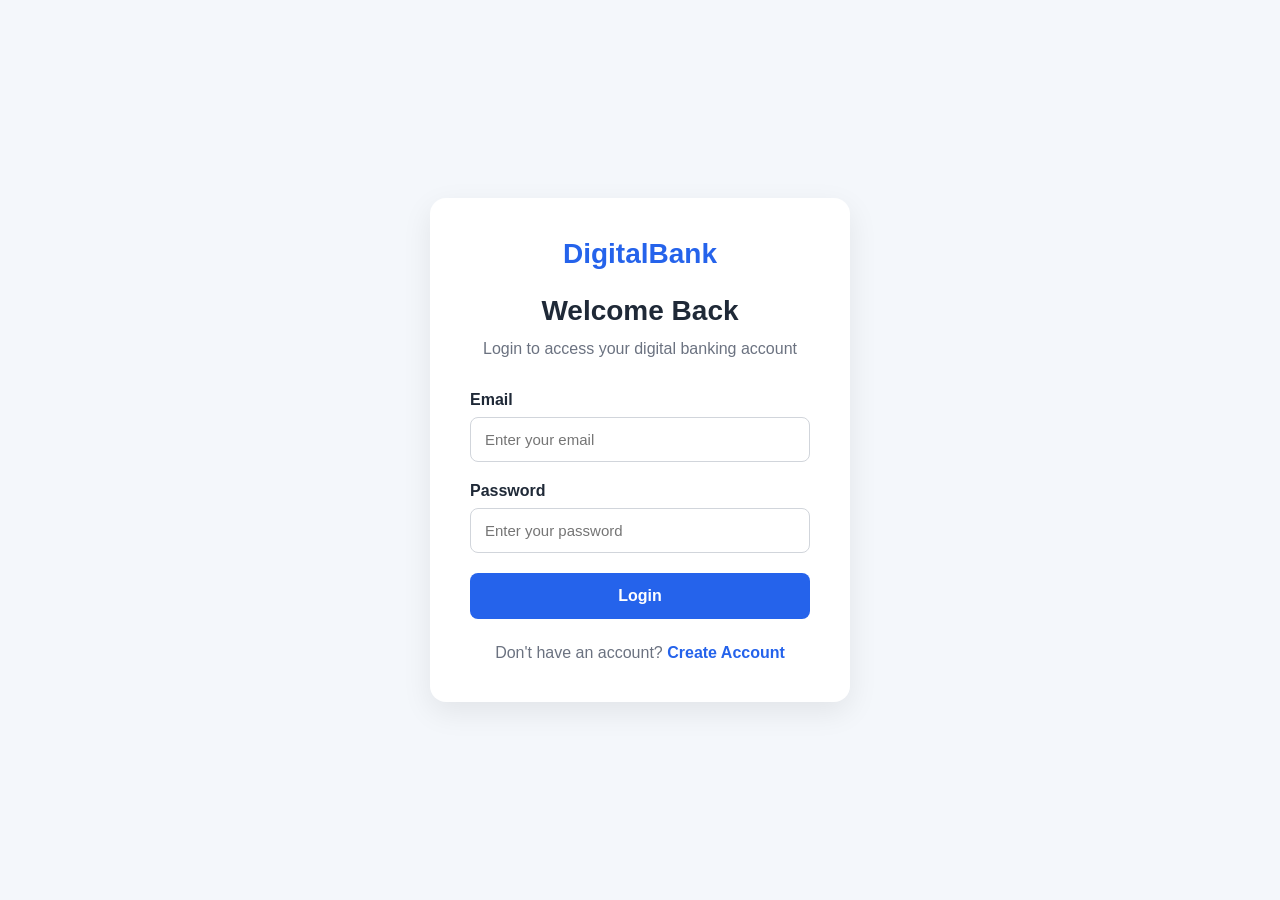
==== frontend/index.html @ 41124b9a "Complete DigitalBank dashboard and banking platform" ====
<!DOCTYPE html>
<html lang="en">
<head>
    <meta charset="UTF-8">
    <meta name="viewport" content="width=device-width, initial-scale=1.0">

    <title>DigitalBank - Login</title>

    <link rel="stylesheet" href="css/style.css">
</head>

<body>

    <div class="auth-container">

        <div class="auth-card">

            <div class="logo">
                DigitalBank
            </div>

            <h1>Welcome Back</h1>

            <p class="subtitle">
                Login to access your digital banking account
            </p>

            <form id="loginForm">

                <div class="form-group">
                    <label for="email">Email</label>

                    <input
                        type="email"
                        id="email"
                        placeholder="Enter your email"
                        required
                    >
                </div>

                <div class="form-group">
                    <label for="password">Password</label>

                    <input
                        type="password"
                        id="password"
                        placeholder="Enter your password"
                        required
                    >
                </div>

                <button type="submit" class="primary-btn">
                    Login
                </button>

            </form>

            <p id="message"></p>

            <p class="switch-page">
                Don't have an account?
                <a href="register.html">Create Account</a>
            </p>

        </div>

    </div>

    <script src="js/auth.js"></script>

</body>
</html>
---- frontend/css/style.css ----
/* =========================================
   GLOBAL
========================================= */

* {
    margin: 0;
    padding: 0;
    box-sizing: border-box;
}

body {
    font-family: Arial, Helvetica, sans-serif;
    background: #f4f7fb;
    color: #1f2937;
}


/* =========================================
   LOGIN / REGISTER
========================================= */

.auth-container {
    min-height: 100vh;
    display: flex;
    justify-content: center;
    align-items: center;
    padding: 20px;
}

.auth-card {
    width: 100%;
    max-width: 420px;
    background: #ffffff;
    padding: 40px;
    border-radius: 16px;
    box-shadow: 0 10px 30px rgba(0, 0, 0, 0.08);
}

.logo {
    text-align: center;
    font-size: 28px;
    font-weight: bold;
    margin-bottom: 25px;
    color: #2563eb;
}

.auth-card h1 {
    text-align: center;
    margin-bottom: 10px;
    font-size: 28px;
}

.subtitle {
    text-align: center;
    color: #6b7280;
    margin-bottom: 30px;
    line-height: 1.5;
}

.form-group {
    margin-bottom: 20px;
}

.form-group label {
    display: block;
    margin-bottom: 8px;
    font-weight: 600;
}

.form-group input {
    width: 100%;
    padding: 13px 14px;
    border: 1px solid #d1d5db;
    border-radius: 8px;
    font-size: 15px;
    outline: none;
    transition: border 0.2s;
}

.form-group input:focus {
    border-color: #2563eb;
}

.primary-btn {
    width: 100%;
    padding: 14px;
    border: none;
    border-radius: 8px;
    background: #2563eb;
    color: white;
    font-size: 16px;
    font-weight: 600;
    cursor: pointer;
    transition: background 0.2s;
}

.primary-btn:hover {
    background: #1d4ed8;
}

#message {
    text-align: center;
    margin-top: 18px;
    font-size: 14px;
}

.switch-page {
    text-align: center;
    margin-top: 25px;
    color: #6b7280;
}

.switch-page a {
    color: #2563eb;
    text-decoration: none;
    font-weight: 600;
}

.switch-page a:hover {
    text-decoration: underline;
}


/* =========================================
   DASHBOARD NAVBAR
========================================= */

.navbar {
    background: #ffffff;
    padding: 18px 40px;
    display: flex;
    justify-content: space-between;
    align-items: center;
    box-shadow: 0 2px 10px rgba(0, 0, 0, 0.06);
}

.nav-logo {
    font-size: 24px;
    font-weight: bold;
    color: #2563eb;
}

.logout-btn {
    border: none;
    background: #ef4444;
    color: white;
    padding: 10px 18px;
    border-radius: 8px;
    font-size: 14px;
    font-weight: 600;
    cursor: pointer;
}

.logout-btn:hover {
    background: #dc2626;
}


/* =========================================
   DASHBOARD
========================================= */

.dashboard {
    max-width: 1200px;
    margin: 0 auto;
    padding: 40px 20px;
}

.welcome-section {
    margin-bottom: 30px;
}

.welcome-section h1 {
    font-size: 30px;
    margin-bottom: 8px;
}

.welcome-section p {
    color: #6b7280;
}


/* =========================================
   SUMMARY CARDS
========================================= */

.summary-grid {
    display: grid;
    grid-template-columns: repeat(4, 1fr);
    gap: 20px;
    margin-bottom: 25px;
}

.summary-card {
    background: #ffffff;
    padding: 24px;
    border-radius: 14px;
    box-shadow: 0 6px 20px rgba(0, 0, 0, 0.06);
    transition: transform 0.2s, box-shadow 0.2s;
}

.summary-card:hover {
    transform: translateY(-3px);
    box-shadow: 0 10px 25px rgba(0, 0, 0, 0.09);
}

.summary-card p {
    color: #6b7280;
    font-size: 14px;
    margin-bottom: 10px;
}

.summary-card h2 {
    font-size: 25px;
    color: #111827;
}


/* =========================================
   ACCOUNT CARD
========================================= */

.account-card {
    background: #ffffff;
    padding: 25px;
    border-radius: 14px;
    display: flex;
    justify-content: space-between;
    gap: 30px;
    margin-bottom: 30px;
    box-shadow: 0 6px 20px rgba(0, 0, 0, 0.06);
}

.card-label {
    color: #6b7280;
    font-size: 13px;
    margin-bottom: 8px;
}

.account-card h2 {
    font-size: 20px;
}


/* =========================================
   QUICK ACTIONS
========================================= */

.actions {
    margin-bottom: 35px;
}

.actions h2 {
    margin-bottom: 18px;
}

.action-grid {
    display: grid;
    grid-template-columns: repeat(4, 1fr);
    gap: 15px;
}

.action-btn {
    padding: 18px;
    border: none;
    border-radius: 12px;
    background: #ffffff;
    color: #2563eb;
    font-size: 16px;
    font-weight: 600;
    cursor: pointer;
    box-shadow: 0 5px 15px rgba(0, 0, 0, 0.06);
    transition: transform 0.2s, box-shadow 0.2s;
}

.action-btn:hover {
    transform: translateY(-2px);
    box-shadow: 0 8px 20px rgba(0, 0, 0, 0.10);
}


/* =========================================
   TRANSACTIONS
========================================= */

.transactions-section {
    background: #ffffff;
    padding: 25px;
    border-radius: 14px;
    box-shadow: 0 6px 20px rgba(0, 0, 0, 0.06);
}

.section-header {
    display: flex;
    justify-content: space-between;
    align-items: center;
    margin-bottom: 20px;
}

.section-header h2 {
    font-size: 22px;
}

.refresh-btn {
    border: none;
    background: #2563eb;
    color: white;
    padding: 9px 16px;
    border-radius: 7px;
    cursor: pointer;
    font-weight: 600;
}

.refresh-btn:hover {
    background: #1d4ed8;
}

.transaction-row {
    display: flex;
    justify-content: space-between;
    align-items: center;
    padding: 18px 0;
    border-bottom: 1px solid #e5e7eb;
}

.transaction-row:last-child {
    border-bottom: none;
}

.transaction-row h3 {
    font-size: 16px;
    margin-bottom: 6px;
}

.transaction-row p {
    color: #6b7280;
    font-size: 13px;
    margin-top: 4px;
}

.transaction-row strong {
    font-size: 17px;
}

.loading {
    color: #6b7280;
    text-align: center;
    padding: 20px;
}


/* =========================================
   TRANSACTION MODAL
========================================= */

.modal {
    display: none;
    position: fixed;
    top: 0;
    left: 0;
    width: 100%;
    height: 100%;
    background: rgba(0, 0, 0, 0.45);
    justify-content: center;
    align-items: center;
    z-index: 1000;
    padding: 20px;
}

.modal.show {
    display: flex;
}

.modal-content {
    width: 100%;
    max-width: 430px;
    background: #ffffff;
    border-radius: 16px;
    padding: 30px;
    box-shadow: 0 15px 40px rgba(0, 0, 0, 0.20);
    animation: modalAppear 0.2s ease;
}

@keyframes modalAppear {
    from {
        opacity: 0;
        transform: translateY(-15px);
    }

    to {
        opacity: 1;
        transform: translateY(0);
    }
}

.modal-header {
    display: flex;
    justify-content: space-between;
    align-items: center;
    margin-bottom: 25px;
}

.modal-header h2 {
    font-size: 22px;
    color: #111827;
}

.close-btn {
    width: 34px;
    height: 34px;
    border: none;
    border-radius: 50%;
    background: #f3f4f6;
    color: #374151;
    font-size: 22px;
    cursor: pointer;
}

.close-btn:hover {
    background: #e5e7eb;
}

.modal-content .form-group {
    margin-bottom: 15px;
}

.modal-content input {
    width: 100%;
    padding: 13px 14px;
    border: 1px solid #d1d5db;
    border-radius: 8px;
    font-size: 16px;
    outline: none;
}

.modal-content input:focus {
    border-color: #2563eb;
}

.transaction-message {
    min-height: 20px;
    margin: 10px 0;
    font-size: 14px;
    text-align: center;
}

.modal-actions {
    display: flex;
    gap: 12px;
    margin-top: 20px;
}

.modal-actions button {
    flex: 1;
}

.cancel-btn {
    padding: 13px;
    border: none;
    border-radius: 8px;
    background: #e5e7eb;
    color: #374151;
    font-size: 15px;
    font-weight: 600;
    cursor: pointer;
}

.cancel-btn:hover {
    background: #d1d5db;
}


/* =========================================
   TRANSACTION SEARCH & FILTER
========================================= */

.transaction-controls {
    display: flex;
    gap: 12px;
    margin-bottom: 20px;
}

.transaction-search {
    flex: 1;
    padding: 12px 14px;
    border: 1px solid #d1d5db;
    border-radius: 8px;
    font-size: 14px;
    outline: none;
}

.transaction-search:focus {
    border-color: #2563eb;
}

.transaction-filter {
    padding: 12px 14px;
    border: 1px solid #d1d5db;
    border-radius: 8px;
    background: #ffffff;
    font-size: 14px;
    cursor: pointer;
    outline: none;
}

.transaction-filter:focus {
    border-color: #2563eb;
}


/* =========================================
   TRANSACTION ANALYTICS
========================================= */

.analytics-section {
    margin-top: 40px;
    margin-bottom: 40px;
}

.analytics-section > h2 {
    margin-bottom: 5px;
}

.analytics-subtitle {
    margin-top: 6px;
    color: #64748b;
    font-size: 15px;
}


/* =========================================
   ANALYTICS CARDS
========================================= */

.analytics-grid {
    display: grid;
    grid-template-columns: repeat(4, 1fr);
    gap: 22px;
    margin-top: 22px;
}

.analytics-card {
    background: #ffffff;
    border-radius: 16px;
    padding: 24px;
    box-shadow: 0 8px 25px rgba(15, 23, 42, 0.07);
    border: 1px solid #eef2f7;
    transition: transform 0.2s ease, box-shadow 0.2s ease;
}

.analytics-card:hover {
    transform: translateY(-3px);
    box-shadow: 0 12px 30px rgba(15, 23, 42, 0.10);
}

.analytics-card p {
    margin: 0 0 10px 0;
    color: #64748b;
    font-size: 15px;
}

.analytics-card h2 {
    margin: 0;
    font-size: 28px;
    color: #0f172a;
}

.analytics-card span {
    display: block;
    margin-top: 8px;
    color: #94a3b8;
    font-size: 13px;
}


/* =========================================
   ANALYTICS PANELS
========================================= */

.analytics-panels {
    display: grid;
    grid-template-columns: 1fr 1fr;
    gap: 22px;
    margin-top: 22px;
}

.analytics-panel {
    background: #ffffff;
    border-radius: 16px;
    padding: 25px;
    box-shadow: 0 8px 25px rgba(15, 23, 42, 0.07);
    border: 1px solid #eef2f7;
}

.analytics-panel h3 {
    margin-top: 0;
    margin-bottom: 22px;
    font-size: 19px;
    color: #0f172a;
}


/* =========================================
   BREAKDOWN
========================================= */

.breakdown-item {
    margin-bottom: 22px;
}

.breakdown-item:last-child {
    margin-bottom: 0;
}

.breakdown-label {
    display: flex;
    justify-content: space-between;
    align-items: center;
    margin-bottom: 8px;
    color: #334155;
    font-size: 14px;
}

.breakdown-label strong {
    color: #0f172a;
    font-size: 14px;
}


/* =========================================
   PROGRESS BAR
========================================= */

.progress-bar {
    width: 100%;
    height: 9px;
    background: #e2e8f0;
    border-radius: 20px;
    overflow: hidden;
}

.progress-fill {
    height: 100%;
    width: 0%;
    border-radius: 20px;
    background: #2563eb;
    transition: width 0.5s ease;
}


/* =========================================
   FINANCIAL SUMMARY
========================================= */

.financial-row {
    display: flex;
    justify-content: space-between;
    align-items: center;
    padding: 16px 0;
    border-bottom: 1px solid #eef2f7;
    color: #64748b;
    font-size: 15px;
}

.financial-row:last-child {
    border-bottom: none;
}

.financial-row strong {
    color: #0f172a;
    font-size: 17px;
}


/* =========================================
   STEP 3
   TRANSACTION VISUALIZATION
========================================= */

.visualization-section {
    margin-top: 40px;
    margin-bottom: 40px;
}

.visualization-grid {
    display: grid;
    grid-template-columns: 1fr 1fr;
    gap: 22px;
    margin-top: 22px;
}


/* =========================================
   VISUAL CARD
========================================= */

.visual-card {
    background: #ffffff;
    border-radius: 16px;
    padding: 26px;
    border: 1px solid #eef2f7;
    box-shadow: 0 8px 25px rgba(15, 23, 42, 0.07);
}

.visual-card h3 {
    margin: 0;
    font-size: 19px;
    color: #0f172a;
}

.chart-description {
    margin: 7px 0 25px 0;
    color: #64748b;
    font-size: 14px;
}


/* =========================================
   BAR CHART
========================================= */

.bar-chart {
    display: flex;
    flex-direction: column;
    gap: 24px;
}

.chart-row {
    width: 100%;
}

.chart-label {
    display: flex;
    justify-content: space-between;
    align-items: center;
    margin-bottom: 8px;
    color: #334155;
    font-size: 14px;
}

.chart-label strong {
    color: #0f172a;
}

.chart-track {
    width: 100%;
    height: 12px;
    background: #e2e8f0;
    border-radius: 20px;
    overflow: hidden;
}

.chart-bar {
    height: 100%;
    width: 0%;
    border-radius: 20px;
    background: #2563eb;
    transition: width 0.6s ease;
}


/* =========================================
   MONEY FLOW
========================================= */

.money-flow {
    display: flex;
    flex-direction: column;
    gap: 18px;
}

.flow-item {
    display: flex;
    align-items: center;
    gap: 15px;
    padding: 16px;
    border-radius: 12px;
    background: #f8fafc;
}

.flow-icon {
    width: 42px;
    height: 42px;
    border-radius: 50%;
    display: flex;
    align-items: center;
    justify-content: center;
    font-size: 22px;
    font-weight: bold;
    background: #e2e8f0;
    color: #2563eb;
}

.flow-details {
    display: flex;
    flex-direction: column;
    gap: 4px;
}

.flow-details span {
    color: #64748b;
    font-size: 14px;
}

.flow-details strong {
    color: #0f172a;
    font-size: 20px;
}


/* =========================================
   NET FLOW
========================================= */

.flow-net {
    margin-top: 4px;
    padding-top: 20px;
    border-top: 1px solid #e2e8f0;
    display: flex;
    justify-content: space-between;
    align-items: center;
}

.flow-net span {
    color: #64748b;
    font-size: 15px;
}

.flow-net strong {
    color: #0f172a;
    font-size: 21px;
}


/* =========================================
   STEP 4
   FINANCIAL HEALTH
========================================= */

.financial-health-section {
    margin-top: 35px;
    margin-bottom: 40px;
}

.financial-health-section h2 {
    margin-bottom: 6px;
}

.health-grid {
    display: grid;
    grid-template-columns: 1.3fr 1fr;
    gap: 22px;
    margin-top: 20px;
}

.health-score-card,
.health-metrics-card {
    background: #ffffff;
    border-radius: 18px;
    padding: 28px;
    box-shadow: 0 10px 30px rgba(15, 23, 42, 0.08);
}

.health-score-header {
    display: flex;
    align-items: center;
    justify-content: space-between;
    gap: 20px;
}

.health-label {
    color: #64748b;
    font-size: 15px;
    margin-bottom: 8px;
}

.health-score-card h2 {
    font-size: 48px;
    margin: 0;
    color: #1d4ed8;
}

#financialHealthStatus {
    display: inline-block;
    margin-top: 8px;
    padding: 6px 12px;
    border-radius: 20px;
    background: #eff6ff;
    color: #1d4ed8;
    font-weight: 600;
}

.health-message {
    margin-top: 22px;
    color: #64748b;
    line-height: 1.6;
}


/* =========================================
   SCORE CIRCLE
========================================= */

.score-circle {
    width: 120px;
    height: 120px;
    border-radius: 50%;
    display: flex;
    align-items: center;
    justify-content: center;
    background: #e2e8f0;
}

.score-circle-progress {
    --score: 0deg;

    width: 105px;
    height: 105px;
    border-radius: 50%;

    display: flex;
    align-items: center;
    justify-content: center;

    background: conic-gradient(
        #2563eb var(--score),
        #e2e8f0 var(--score)
    );

    position: relative;
}

.score-circle-progress::before {
    content: "";
    position: absolute;

    width: 82px;
    height: 82px;

    background: #ffffff;
    border-radius: 50%;
}

#scoreCircleValue {
    position: relative;
    z-index: 1;
    font-size: 25px;
    font-weight: 700;
    color: #0f172a;
}


/* =========================================
   HEALTH METRICS
========================================= */

.health-metrics-card h3 {
    margin-top: 0;
    margin-bottom: 24px;
}

.health-metric {
    margin-bottom: 20px;
}

.health-metric:last-child {
    margin-bottom: 0;
}

.health-metric-top {
    display: flex;
    justify-content: space-between;
    align-items: center;
    margin-bottom: 8px;
}

.health-metric-top span {
    color: #475569;
}

.health-metric-top strong {
    color: #0f172a;
}

.health-progress {
    width: 100%;
    height: 9px;
    background: #e2e8f0;
    border-radius: 10px;
    overflow: hidden;
}

.health-progress-fill {
    height: 100%;
    width: 0%;
    background: #2563eb;
    border-radius: 10px;
    transition: width 0.6s ease;
}


/* =========================================
   FINANCIAL INSIGHT
========================================= */

.financial-insight-card {
    margin-top: 22px;
    display: flex;
    align-items: center;
    gap: 18px;
    background: #ffffff;
    padding: 22px 26px;
    border-radius: 18px;
    box-shadow: 0 10px 30px rgba(15, 23, 42, 0.08);
}

.insight-icon {
    width: 50px;
    height: 50px;
    flex-shrink: 0;

    display: flex;
    align-items: center;
    justify-content: center;

    border-radius: 14px;
    background: #eff6ff;
    font-size: 24px;
}

.financial-insight-card h3 {
    margin: 0 0 5px 0;
}

.financial-insight-card p {
    margin: 0;
    color: #64748b;
    line-height: 1.5;
}


/* =========================================
   STEP 5
   DASHBOARD VISUAL ENHANCEMENTS
========================================= */

.dashboard-header-card {
    background: linear-gradient(
        135deg,
        #2563eb,
        #1d4ed8
    );

    color: #ffffff;
    padding: 30px;
    border-radius: 18px;
    margin-bottom: 30px;

    box-shadow: 0 12px 30px rgba(37, 99, 235, 0.20);
}

.dashboard-header-card h1 {
    margin-bottom: 8px;
    font-size: 30px;
}

.dashboard-header-card p {
    opacity: 0.9;
    line-height: 1.5;
}


/* =========================================
   STEP 5 - CARD ICONS
========================================= */

.card-icon {
    width: 45px;
    height: 45px;
    border-radius: 12px;

    display: flex;
    align-items: center;
    justify-content: center;

    background: #eff6ff;
    color: #2563eb;

    font-size: 21px;
    margin-bottom: 15px;
}


/* =========================================
   STEP 5 - STATUS BADGES
========================================= */

.status-badge {
    display: inline-flex;
    align-items: center;
    justify-content: center;

    padding: 5px 10px;
    border-radius: 20px;

    font-size: 12px;
    font-weight: 700;
}

.status-success {
    background: #dcfce7;
    color: #166534;
}

.status-pending {
    background: #fef3c7;
    color: #92400e;
}

.status-failed {
    background: #fee2e2;
    color: #991b1b;
}


/* =========================================
   STEP 5 - TRANSACTION COLORS
========================================= */

.transaction-positive {
    color: #16a34a !important;
}

.transaction-negative {
    color: #dc2626 !important;
}

.transaction-neutral {
    color: #2563eb !important;
}


/* =========================================
   STEP 5 - EMPTY STATE
========================================= */

.empty-state {
    text-align: center;
    padding: 35px 20px;
    color: #64748b;
}

.empty-state-icon {
    font-size: 42px;
    margin-bottom: 12px;
}

.empty-state h3 {
    margin-bottom: 7px;
    color: #334155;
}

.empty-state p {
    font-size: 14px;
}


/* =========================================
   STEP 5 - DASHBOARD FOOTER
========================================= */

.dashboard-footer {
    margin-top: 40px;
    padding: 25px;
    text-align: center;
    color: #64748b;
    font-size: 13px;
}


/* =========================================
   RESPONSIVE DESIGN
========================================= */

@media (max-width: 1000px) {

    .summary-grid {
        grid-template-columns: repeat(2, 1fr);
    }

    .action-grid {
        grid-template-columns: repeat(2, 1fr);
    }

    .analytics-grid {
        grid-template-columns: repeat(2, 1fr);
    }

    .analytics-panels {
        grid-template-columns: 1fr;
    }

    .visualization-grid {
        grid-template-columns: 1fr;
    }

    .health-grid {
        grid-template-columns: 1fr;
    }
}


@media (max-width: 600px) {

    .navbar {
        padding: 15px 20px;
    }

    .dashboard {
        padding: 25px 15px;
    }

    .welcome-section h1 {
        font-size: 24px;
    }

    .summary-grid {
        grid-template-columns: 1fr;
    }

    .action-grid {
        grid-template-columns: 1fr;
    }

    .analytics-grid {
        grid-template-columns: 1fr;
    }

    .account-card {
        flex-direction: column;
    }

    .transaction-row {
        flex-direction: column;
        align-items: flex-start;
        gap: 10px;
    }

    .transactions-section {
        padding: 20px 15px;
    }

    .section-header {
        gap: 10px;
        flex-wrap: wrap;
    }

    .transaction-controls {
        flex-direction: column;
    }

    .transaction-search,
    .transaction-filter {
        width: 100%;
    }

    .analytics-card {
        padding: 20px;
    }

    .analytics-panel {
        padding: 20px;
    }

    .visual-card {
        padding: 20px;
    }

    .flow-item {
        padding: 14px;
    }

    .health-score-header {
        flex-direction: column;
        align-items: flex-start;
    }

    .score-circle {
        align-self: center;
    }

    .financial-insight-card {
        align-items: flex-start;
        flex-direction: column;
    }

    .dashboard-header-card {
        padding: 24px;
    }

    .dashboard-header-card h1 {
        font-size: 24px;
    }
}
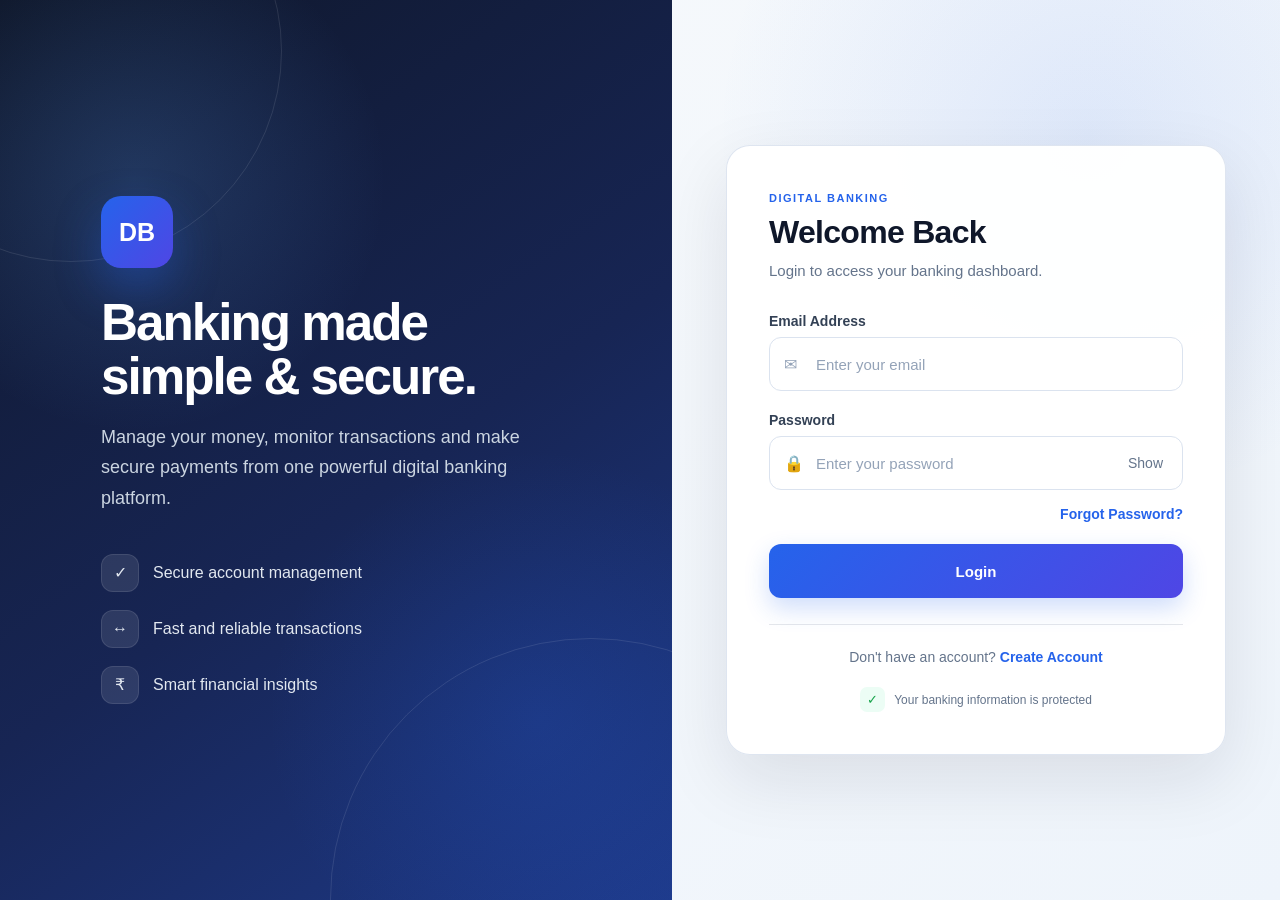
==== commit bde52e6b: "Fix transfer functionality and finalize dashboard" ====
--- a/frontend/index.html
+++ b/frontend/index.html
@@ -3,70 +3,955 @@
 <head>
     <meta charset="UTF-8">
     <meta name="viewport" content="width=device-width, initial-scale=1.0">
-
-    <title>DigitalBank - Login</title>
-
-    <link rel="stylesheet" href="css/style.css">
+    <meta name="description" content="DigitalBank secure digital banking platform">
+    <title>DigitalBank — Login</title>
+
+    <style>
+        * {
+            box-sizing: border-box;
+            margin: 0;
+            padding: 0;
+        }
+
+        :root {
+            --primary: #2563eb;
+            --primary-dark: #1d4ed8;
+            --text: #0f172a;
+            --muted: #64748b;
+            --border: #dbe3ef;
+            --background: #f4f7fb;
+            --white: #ffffff;
+            --danger: #dc2626;
+            --success: #16a34a;
+        }
+
+        body {
+            min-height: 100vh;
+            font-family: Inter, -apple-system, BlinkMacSystemFont, "Segoe UI",
+                Roboto, Arial, sans-serif;
+            background:
+                radial-gradient(circle at 85% 15%, rgba(37, 99, 235, 0.10), transparent 28%),
+                linear-gradient(135deg, #f8fafc 0%, #eef4fb 100%);
+            color: var(--text);
+        }
+
+        .login-page {
+            min-height: 100vh;
+            display: grid;
+            grid-template-columns: 1.05fr 0.95fr;
+        }
+
+        /* =====================================================
+           LEFT PANEL
+        ===================================================== */
+
+        .login-brand-panel {
+            position: relative;
+            overflow: hidden;
+            display: flex;
+            align-items: center;
+            justify-content: center;
+            padding: 60px;
+            background:
+                radial-gradient(circle at 20% 20%, rgba(96, 165, 250, 0.20), transparent 28%),
+                radial-gradient(circle at 80% 80%, rgba(37, 99, 235, 0.18), transparent 30%),
+                linear-gradient(145deg, #0f172a, #172554 55%, #1e3a8a);
+            color: white;
+        }
+
+        .login-brand-panel::before,
+        .login-brand-panel::after {
+            content: "";
+            position: absolute;
+            border-radius: 50%;
+            border: 1px solid rgba(255,255,255,0.10);
+        }
+
+        .login-brand-panel::before {
+            width: 420px;
+            height: 420px;
+            top: -160px;
+            left: -140px;
+        }
+
+        .login-brand-panel::after {
+            width: 520px;
+            height: 520px;
+            bottom: -260px;
+            right: -180px;
+        }
+
+        .brand-content {
+            position: relative;
+            z-index: 2;
+            max-width: 560px;
+        }
+
+        .brand-logo-large {
+            width: 72px;
+            height: 72px;
+            display: flex;
+            align-items: center;
+            justify-content: center;
+            border-radius: 20px;
+            margin-bottom: 28px;
+            background: linear-gradient(135deg, #2563eb, #4f46e5);
+            box-shadow: 0 20px 45px rgba(37, 99, 235, 0.35);
+            font-size: 25px;
+            font-weight: 800;
+        }
+
+        .brand-content h1 {
+            font-size: clamp(38px, 4vw, 60px);
+            line-height: 1.05;
+            letter-spacing: -2px;
+            margin-bottom: 18px;
+        }
+
+        .brand-content > p {
+            max-width: 470px;
+            color: #cbd5e1;
+            font-size: 18px;
+            line-height: 1.7;
+        }
+
+        .feature-list {
+            margin-top: 40px;
+            display: grid;
+            gap: 18px;
+        }
+
+        .feature-item {
+            display: flex;
+            align-items: center;
+            gap: 14px;
+            color: #e2e8f0;
+        }
+
+        .feature-icon {
+            width: 38px;
+            height: 38px;
+            display: flex;
+            align-items: center;
+            justify-content: center;
+            flex-shrink: 0;
+            border-radius: 12px;
+            background: rgba(255,255,255,0.10);
+            border: 1px solid rgba(255,255,255,0.10);
+        }
+
+        /* =====================================================
+           RIGHT PANEL
+        ===================================================== */
+
+        .login-form-panel {
+            display: flex;
+            align-items: center;
+            justify-content: center;
+            padding: 40px;
+        }
+
+        .login-card {
+            width: 100%;
+            max-width: 500px;
+            padding: 42px;
+            background: rgba(255,255,255,0.96);
+            border: 1px solid rgba(219,227,239,0.9);
+            border-radius: 24px;
+            box-shadow: 0 25px 70px rgba(15, 23, 42, 0.10);
+        }
+
+        .mobile-brand {
+            display: none;
+        }
+
+        .login-header {
+            margin-bottom: 30px;
+        }
+
+        .section-label {
+            display: inline-block;
+            margin-bottom: 10px;
+            color: var(--primary);
+            font-size: 11px;
+            font-weight: 800;
+            letter-spacing: 1.5px;
+        }
+
+        .login-header h2 {
+            font-size: 32px;
+            line-height: 1.15;
+            margin-bottom: 9px;
+            letter-spacing: -0.7px;
+        }
+
+        .login-header p {
+            color: var(--muted);
+            font-size: 15px;
+            line-height: 1.6;
+        }
+
+        /* =====================================================
+           FORM
+        ===================================================== */
+
+        .form-group {
+            margin-bottom: 21px;
+        }
+
+        .form-group label {
+            display: block;
+            margin-bottom: 8px;
+            color: #334155;
+            font-size: 14px;
+            font-weight: 700;
+        }
+
+        .input-wrapper {
+            position: relative;
+        }
+
+        .input-icon {
+            position: absolute;
+            left: 15px;
+            top: 50%;
+            transform: translateY(-50%);
+            color: #94a3b8;
+            font-size: 16px;
+            pointer-events: none;
+        }
+
+        .form-input {
+            width: 100%;
+            height: 54px;
+            padding: 0 46px;
+            border: 1px solid var(--border);
+            border-radius: 12px;
+            outline: none;
+            background: #fff;
+            color: var(--text);
+            font-size: 15px;
+            transition: 0.2s ease;
+        }
+
+        .form-input::placeholder {
+            color: #94a3b8;
+        }
+
+        .form-input:focus {
+            border-color: var(--primary);
+            box-shadow: 0 0 0 4px rgba(37,99,235,0.10);
+        }
+
+        .password-toggle {
+            position: absolute;
+            right: 13px;
+            top: 50%;
+            transform: translateY(-50%);
+            border: 0;
+            background: transparent;
+            color: #64748b;
+            cursor: pointer;
+            font-size: 14px;
+            padding: 7px;
+        }
+
+        .password-toggle:hover {
+            color: var(--primary);
+        }
+
+        .form-row {
+            display: flex;
+            justify-content: flex-end;
+            margin-top: -5px;
+            margin-bottom: 22px;
+        }
+
+        .forgot-link {
+            color: var(--primary);
+            text-decoration: none;
+            font-size: 14px;
+            font-weight: 600;
+        }
+
+        .forgot-link:hover {
+            text-decoration: underline;
+        }
+
+        /* =====================================================
+           BUTTON
+        ===================================================== */
+
+        .login-btn {
+            width: 100%;
+            height: 54px;
+            border: 0;
+            border-radius: 12px;
+            background: linear-gradient(135deg, var(--primary), #4f46e5);
+            color: white;
+            font-size: 15px;
+            font-weight: 700;
+            cursor: pointer;
+            box-shadow: 0 10px 25px rgba(37,99,235,0.22);
+            transition: 0.2s ease;
+        }
+
+        .login-btn:hover {
+            transform: translateY(-1px);
+            background: linear-gradient(135deg, var(--primary-dark), #4338ca);
+            box-shadow: 0 14px 30px rgba(37,99,235,0.28);
+        }
+
+        .login-btn:disabled {
+            cursor: not-allowed;
+            opacity: 0.65;
+            transform: none;
+        }
+
+        /* =====================================================
+           MESSAGE
+        ===================================================== */
+
+        .login-message {
+            display: none;
+            margin-top: 16px;
+            padding: 12px 14px;
+            border-radius: 10px;
+            font-size: 13px;
+            line-height: 1.5;
+        }
+
+        .login-message.error {
+            display: block;
+            color: #991b1b;
+            background: #fef2f2;
+            border: 1px solid #fecaca;
+        }
+
+        .login-message.success {
+            display: block;
+            color: #166534;
+            background: #f0fdf4;
+            border: 1px solid #bbf7d0;
+        }
+
+        /* =====================================================
+           CREATE ACCOUNT
+        ===================================================== */
+
+        .create-account {
+            margin-top: 26px;
+            padding-top: 24px;
+            border-top: 1px solid #e5e7eb;
+            text-align: center;
+            color: var(--muted);
+            font-size: 14px;
+        }
+
+        .create-account a {
+            color: var(--primary);
+            text-decoration: none;
+            font-weight: 700;
+        }
+
+        .create-account a:hover {
+            text-decoration: underline;
+        }
+
+        /* =====================================================
+           SECURITY
+        ===================================================== */
+
+        .security-note {
+            display: flex;
+            align-items: center;
+            justify-content: center;
+            gap: 9px;
+            margin-top: 22px;
+            color: #64748b;
+            font-size: 12px;
+        }
+
+        .security-icon {
+            width: 25px;
+            height: 25px;
+            display: flex;
+            align-items: center;
+            justify-content: center;
+            border-radius: 7px;
+            background: #ecfdf5;
+            color: #16a34a;
+            font-size: 13px;
+        }
+
+        /* =====================================================
+           RESPONSIVE
+        ===================================================== */
+
+        @media (max-width: 900px) {
+            .login-page {
+                grid-template-columns: 1fr;
+            }
+
+            .login-brand-panel {
+                display: none;
+            }
+
+            .login-form-panel {
+                min-height: 100vh;
+                padding: 24px;
+            }
+
+            .mobile-brand {
+                display: flex;
+                align-items: center;
+                gap: 12px;
+                margin-bottom: 28px;
+            }
+
+            .mobile-brand-logo {
+                width: 46px;
+                height: 46px;
+                display: flex;
+                align-items: center;
+                justify-content: center;
+                border-radius: 13px;
+                background: linear-gradient(135deg, #2563eb, #4f46e5);
+                color: white;
+                font-weight: 800;
+            }
+
+            .mobile-brand strong {
+                font-size: 20px;
+            }
+
+            .mobile-brand span {
+                display: block;
+                margin-top: 2px;
+                color: var(--muted);
+                font-size: 11px;
+            }
+
+            .login-card {
+                max-width: 520px;
+            }
+        }
+
+        @media (max-width: 500px) {
+            .login-form-panel {
+                padding: 15px;
+            }
+
+            .login-card {
+                padding: 28px 22px;
+                border-radius: 18px;
+            }
+
+            .login-header h2 {
+                font-size: 27px;
+            }
+        }
+    </style>
 </head>
 
 <body>
 
-    <div class="auth-container">
-
-        <div class="auth-card">
-
-            <div class="logo">
-                DigitalBank
+<div class="login-page">
+
+    <!-- =====================================================
+         BRAND PANEL
+    ====================================================== -->
+
+    <section class="login-brand-panel">
+
+        <div class="brand-content">
+
+            <div class="brand-logo-large">
+                DB
             </div>
 
-            <h1>Welcome Back</h1>
-
-            <p class="subtitle">
-                Login to access your digital banking account
+            <h1>
+                Banking made<br>
+                simple & secure.
+            </h1>
+
+            <p>
+                Manage your money, monitor transactions and make
+                secure payments from one powerful digital banking platform.
             </p>
 
-            <form id="loginForm">
+            <div class="feature-list">
+
+                <div class="feature-item">
+                    <div class="feature-icon">✓</div>
+                    <span>Secure account management</span>
+                </div>
+
+                <div class="feature-item">
+                    <div class="feature-icon">↔</div>
+                    <span>Fast and reliable transactions</span>
+                </div>
+
+                <div class="feature-item">
+                    <div class="feature-icon">₹</div>
+                    <span>Smart financial insights</span>
+                </div>
+
+            </div>
+
+        </div>
+
+    </section>
+
+
+    <!-- =====================================================
+         LOGIN PANEL
+    ====================================================== -->
+
+    <section class="login-form-panel">
+
+        <div class="login-card">
+
+            <div class="mobile-brand">
+
+                <div class="mobile-brand-logo">
+                    DB
+                </div>
+
+                <div>
+                    <strong>DigitalBank</strong>
+                    <span>Smart Banking</span>
+                </div>
+
+            </div>
+
+
+            <div class="login-header">
+
+                <span class="section-label">
+                    DIGITAL BANKING
+                </span>
+
+                <h2>
+                    Welcome Back
+                </h2>
+
+                <p>
+                    Login to access your banking dashboard.
+                </p>
+
+            </div>
+
+
+            <form id="loginForm" autocomplete="on">
+
+                <!-- EMAIL -->
 
                 <div class="form-group">
-                    <label for="email">Email</label>
-
-                    <input
-                        type="email"
-                        id="email"
-                        placeholder="Enter your email"
-                        required
+
+                    <label for="email">
+                        Email Address
+                    </label>
+
+                    <div class="input-wrapper">
+
+                        <span class="input-icon">
+                            ✉
+                        </span>
+
+                        <input
+                            type="email"
+                            id="email"
+                            name="email"
+                            class="form-input"
+                            placeholder="Enter your email"
+                            autocomplete="email"
+                            required
+                        >
+
+                    </div>
+
+                </div>
+
+
+                <!-- PASSWORD -->
+
+                <div class="form-group">
+
+                    <label for="password">
+                        Password
+                    </label>
+
+                    <div class="input-wrapper">
+
+                        <span class="input-icon">
+                            🔒
+                        </span>
+
+                        <input
+                            type="password"
+                            id="password"
+                            name="password"
+                            class="form-input"
+                            placeholder="Enter your password"
+                            autocomplete="current-password"
+                            required
+                        >
+
+                        <button
+                            type="button"
+                            class="password-toggle"
+                            id="passwordToggle"
+                            aria-label="Show password"
+                        >
+                            Show
+                        </button>
+
+                    </div>
+
+                </div>
+
+
+                <!-- FORGOT PASSWORD -->
+
+                <div class="form-row">
+
+                    <a
+                        href="forgot-password.html"
+                        class="forgot-link"
                     >
+                        Forgot Password?
+                    </a>
+
                 </div>
 
-                <div class="form-group">
-                    <label for="password">Password</label>
-
-                    <input
-                        type="password"
-                        id="password"
-                        placeholder="Enter your password"
-                        required
-                    >
-                </div>
-
-                <button type="submit" class="primary-btn">
+
+                <!-- LOGIN -->
+
+                <button
+                    type="submit"
+                    class="login-btn"
+                    id="loginBtn"
+                >
                     Login
                 </button>
 
+
+                <!-- MESSAGE -->
+
+                <div
+                    id="loginMessage"
+                    class="login-message"
+                    role="alert"
+                    aria-live="polite"
+                ></div>
+
             </form>
 
-            <p id="message"></p>
-
-            <p class="switch-page">
+
+            <!-- CREATE ACCOUNT -->
+
+            <div class="create-account">
+
                 Don't have an account?
-                <a href="register.html">Create Account</a>
-            </p>
+
+                <a href="register.html">
+                    Create Account
+                </a>
+
+            </div>
+
+
+            <!-- SECURITY -->
+
+            <div class="security-note">
+
+                <span class="security-icon">
+                    ✓
+                </span>
+
+                <span>
+                    Your banking information is protected
+                </span>
+
+            </div>
 
         </div>
 
-    </div>
-
-    <script src="js/auth.js"></script>
+    </section>
+
+</div>
+
+
+<script>
+    "use strict";
+
+    /* =========================================================
+       DIGITALBANK LOGIN
+    ========================================================= */
+
+    const API_URL = "http://127.0.0.1:8004";
+
+    const loginForm = document.getElementById("loginForm");
+    const emailInput = document.getElementById("email");
+    const passwordInput = document.getElementById("password");
+    const loginBtn = document.getElementById("loginBtn");
+    const loginMessage = document.getElementById("loginMessage");
+    const passwordToggle = document.getElementById("passwordToggle");
+
+
+    /* =========================================================
+       MESSAGE
+    ========================================================= */
+
+    function showMessage(message, type = "error") {
+
+        loginMessage.textContent = message;
+        loginMessage.className = "login-message " + type;
+
+    }
+
+
+    function clearMessage() {
+
+        loginMessage.textContent = "";
+        loginMessage.className = "login-message";
+
+    }
+
+
+    /* =========================================================
+       PASSWORD TOGGLE
+    ========================================================= */
+
+    passwordToggle.addEventListener("click", function () {
+
+        if (passwordInput.type === "password") {
+
+            passwordInput.type = "text";
+            passwordToggle.textContent = "Hide";
+            passwordToggle.setAttribute(
+                "aria-label",
+                "Hide password"
+            );
+
+        } else {
+
+            passwordInput.type = "password";
+            passwordToggle.textContent = "Show";
+            passwordToggle.setAttribute(
+                "aria-label",
+                "Show password"
+            );
+
+        }
+
+    });
+
+
+    /* =========================================================
+       LOGIN
+    ========================================================= */
+
+    loginForm.addEventListener("submit", async function (event) {
+
+        event.preventDefault();
+
+        clearMessage();
+
+        const email = emailInput.value.trim();
+        const password = passwordInput.value;
+
+        if (!email) {
+
+            showMessage("Please enter your email address.");
+            emailInput.focus();
+            return;
+
+        }
+
+        if (!password) {
+
+            showMessage("Please enter your password.");
+            passwordInput.focus();
+            return;
+
+        }
+
+
+        loginBtn.disabled = true;
+        loginBtn.textContent = "Logging in...";
+
+
+        try {
+
+            /*
+             * FastAPI OAuth2 login normally expects
+             * application/x-www-form-urlencoded data.
+             */
+
+            const formData = new URLSearchParams();
+
+            formData.append("username", email);
+            formData.append("password", password);
+
+
+            const response = await fetch(
+                API_URL + "/users/login",
+                {
+                    method: "POST",
+
+                    headers: {
+                        "Content-Type":
+                            "application/x-www-form-urlencoded"
+                    },
+
+                    body: formData.toString()
+                }
+            );
+
+
+            let data = null;
+
+            try {
+
+                data = await response.json();
+
+            } catch (jsonError) {
+
+                data = null;
+
+            }
+
+
+            if (!response.ok) {
+
+                let errorMessage = "Login failed. Please check your email and password.";
+
+                if (data) {
+
+                    if (typeof data.detail === "string") {
+
+                        errorMessage = data.detail;
+
+                    } else if (Array.isArray(data.detail)) {
+
+                        errorMessage = data.detail
+                            .map(item => item.msg || "Invalid input")
+                            .join(", ");
+
+                    } else if (typeof data.message === "string") {
+
+                        errorMessage = data.message;
+
+                    }
+
+                }
+
+                throw new Error(errorMessage);
+
+            }
+
+
+            /*
+             * Accept common FastAPI token response formats.
+             */
+
+            const token =
+                data?.access_token ||
+                data?.token ||
+                data?.accessToken;
+
+
+            if (!token) {
+
+                throw new Error(
+                    "Login succeeded but no access token was returned by the server."
+                );
+
+            }
+
+
+            /* =================================================
+               SAVE AUTHENTICATION
+            ================================================= */
+
+            localStorage.setItem(
+                "access_token",
+                token
+            );
+
+            localStorage.setItem(
+                "token",
+                token
+            );
+
+
+            if (data.token_type) {
+
+                localStorage.setItem(
+                    "token_type",
+                    data.token_type
+                );
+
+            }
+
+
+            showMessage(
+                "Login successful. Opening your dashboard...",
+                "success"
+            );
+
+
+            /*
+             * Give the browser a moment to display the message.
+             */
+
+            setTimeout(function () {
+
+                window.location.href = "dashboard.html";
+
+            }, 500);
+
+
+        } catch (error) {
+
+            console.error(
+                "DigitalBank login error:",
+                error
+            );
+
+            showMessage(
+                error.message ||
+                "Unable to login. Please try again."
+            );
+
+        } finally {
+
+            loginBtn.disabled = false;
+            loginBtn.textContent = "Login";
+
+        }
+
+    });
+
+
+    /* =========================================================
+       PAGE LOAD
+    ========================================================= */
+
+    document.addEventListener(
+        "DOMContentLoaded",
+        function () {
+
+            console.log(
+                "DigitalBank Login Page loaded successfully."
+            );
+
+        }
+    );
+
+</script>
 
 </body>
 </html>
